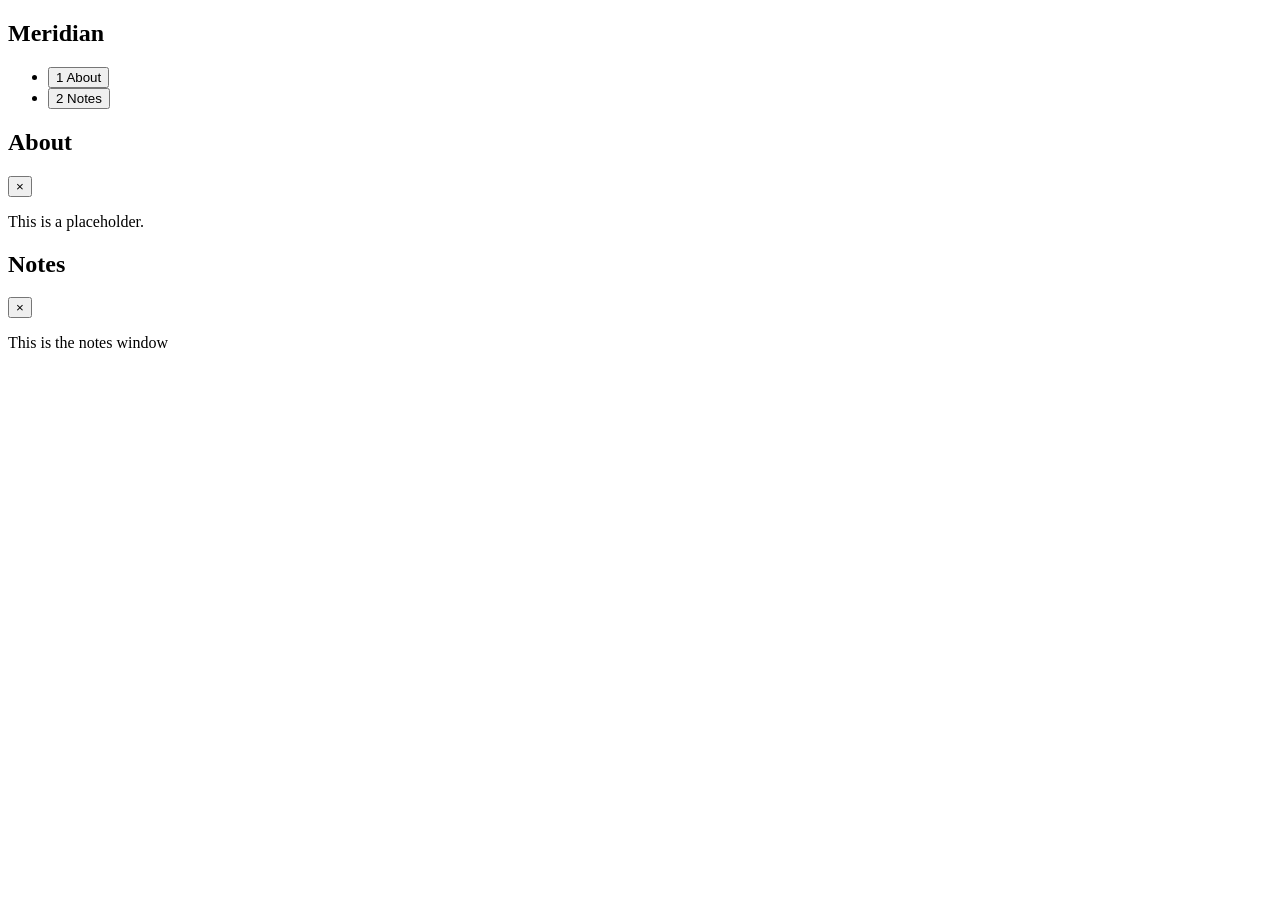
==== index.html @ 23db2221 "going to start again" ====
<!DOCTYPE html>
<html lang="en">
<head>
  <meta charset="UTF-8">
  <meta name="viewport" content="width=device-width, initial-scale=1.0">
  <title>Meridian</title>
  <link rel="stylesheet" href="style.css">
</head>

<body>
  <nav class="rail">
    <h1>Meridian</h1>
    <ul>
      <li>
        <button data-window="about">
          <span>1</span>
          About
        </button>
      </li>
      <li>
        <button data-window="notes">
          <span>2</span>
          Notes
        </button>
      </li>
    </ul>
    <ul id="open-list"></ul>
  </nav>

  <main class="desk">
    <section class="window" id="about">
      <header class="titlebar">
        <h2>About</h2>
        <button aria-label="Close">×</button>
      </header>
      <div class="window-body">
        <p>This is a placeholder.</p>
      </div>
    </section>
    <section class="window" id="notes">
      <header class="titlebar">
        <h2>Notes</h2>
        <button aria-label="Close">×</button>
      </header>
      <div class="window-body">
        <p>This is the notes window</p>
      </div>
    </section>
  </main>

</body>
</html>
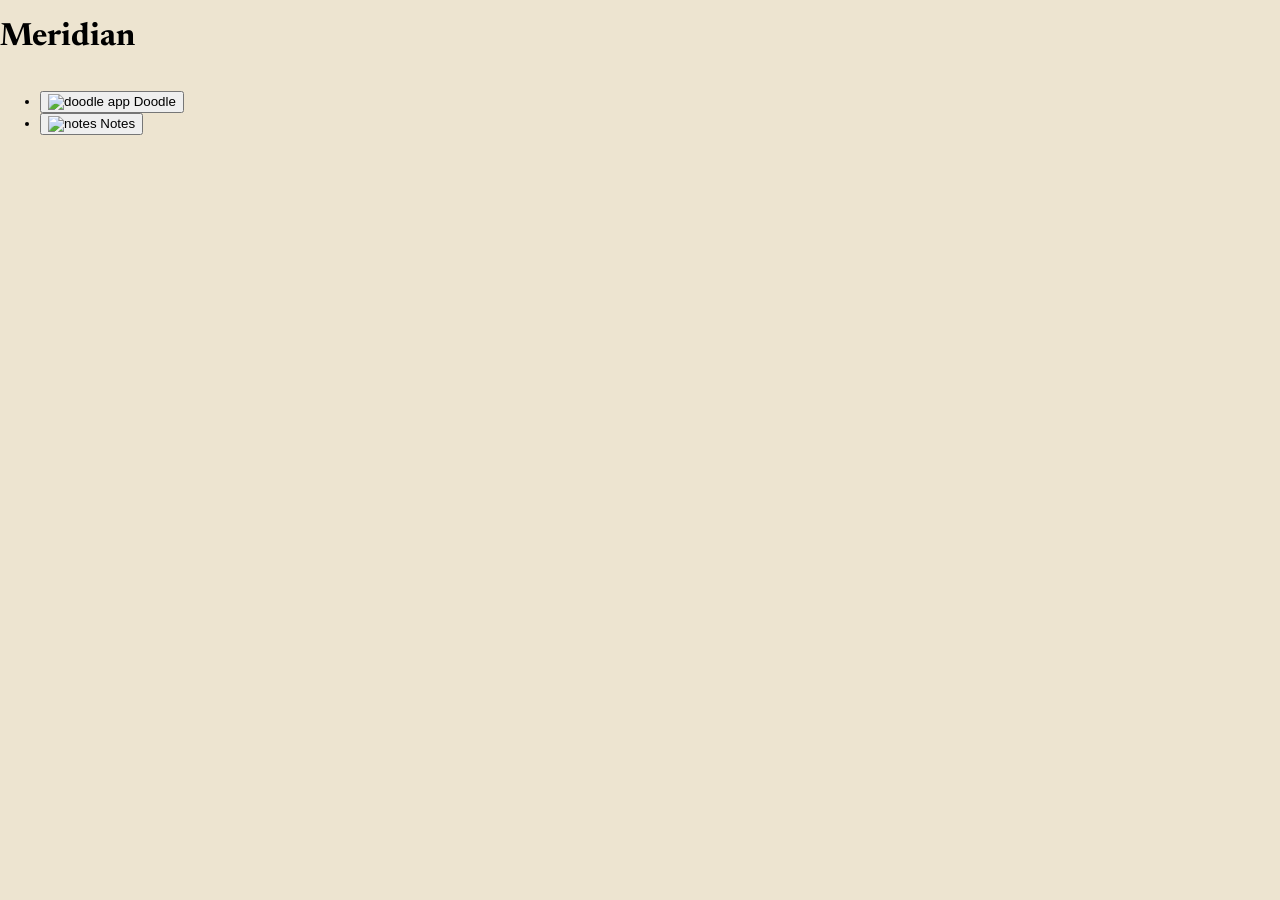
==== commit 581384bd: "redoing work my previous design was not going better so i am redoing it" ====
--- a/index.html
+++ b/index.html
@@ -4,49 +4,58 @@
   <meta charset="UTF-8">
   <meta name="viewport" content="width=device-width, initial-scale=1.0">
   <title>Meridian</title>
-  <link rel="stylesheet" href="style.css">
+  <link rel="preconnect" href="https://fonts.googleapis.com">
+  <link rel="preconnect" href="https://fonts.gstatic.com" crossorigin>
+  <link href="https://fonts.googleapis.com/css2?family=Caveat:wght@400..700&family=IBM+Plex+Mono:wght@400;500;700&family=Newsreader:ital,opsz,wght@0,6..72,200..800;1,6..72,200..800&display=swap" rel="stylesheet">
+  <link rel="stylesheet" href="style.css"> 
 </head>
 
 <body>
-  <nav class="rail">
+  <header class="topbar">
     <h1>Meridian</h1>
-    <ul>
-      <li>
-        <button data-window="about">
-          <span>1</span>
-          About
-        </button>
-      </li>
-      <li>
-        <button data-window="notes">
-          <span>2</span>
-          Notes
-        </button>
-      </li>
-    </ul>
-    <ul id="open-list"></ul>
-  </nav>
+    <!-- JavaScript will fill the clock later -->
+    <time class="clock"></time>
+  </header>
+  
+  <main class="desk">
 
-  <main class="desk">
-    <section class="window" id="about">
-      <header class="titlebar">
-        <h2>About</h2>
-        <button aria-label="Close">×</button>
-      </header>
-      <div class="window-body">
-        <p>This is a placeholder.</p>
-      </div>
-    </section>
-    <section class="window" id="notes">
-      <header class="titlebar">
-        <h2>Notes</h2>
-        <button aria-label="Close">×</button>
-      </header>
-      <div class="window-body">
-        <p>This is the notes window</p>
-      </div>
-    </section>
+      <ul class="icons">
+          <li>
+              <button data-window="doodle">
+                  <img src="assets/doodleicon.png" alt="doodle app" height="40">
+                  <span class="label">Doodle</span>
+              </button>
+          </li>
+          <li>
+              <button data-window="notes">
+                  <img src="assets/notes.png" alt="notes" height="40">
+                  <span class="label">Notes</span>
+              </button>
+          </li>
+      </ul>
+      <section class="window hidden" id="doodle">
+        <header class="titlebar">
+          <h2>Doodle</h2>
+          <button aria-label="Close">×</button>
+        </header>
+
+        <div class="window-body">
+          <canvas></canvas>
+          <p>Draw something that comes to mind.</p>
+          <button>Undo</button>
+          <button>Clear</button>
+        </div>
+      </section>
+
+      <section class="window hidden" id="notes">
+        <header class="titlebar">
+          <h2>Notes</h2>
+          <button aria-label="Close">×</button>
+        </header>
+        <div class="window-body">
+          <p>This is a placeholder.</p>
+        </div>
+      </section>
   </main>
-
 </body>
 </html>
--- a/style.css
+++ b/style.css
@@ -0,0 +1,19 @@
+:root{
+    --paper:#EDE4D0;
+    --ink:31E2A33;
+    --green:#5F8078;
+}
+*{box-sizing: border-box;}
+.hidden{display:none;}
+
+body{
+    margin:0;
+    background-color:var(--paper);
+    color:var(--ink);
+    font-family:'Newsreader',serif;
+    display:flex;
+    flex-direction:column;
+    min-height:100vh;
+}
+
+
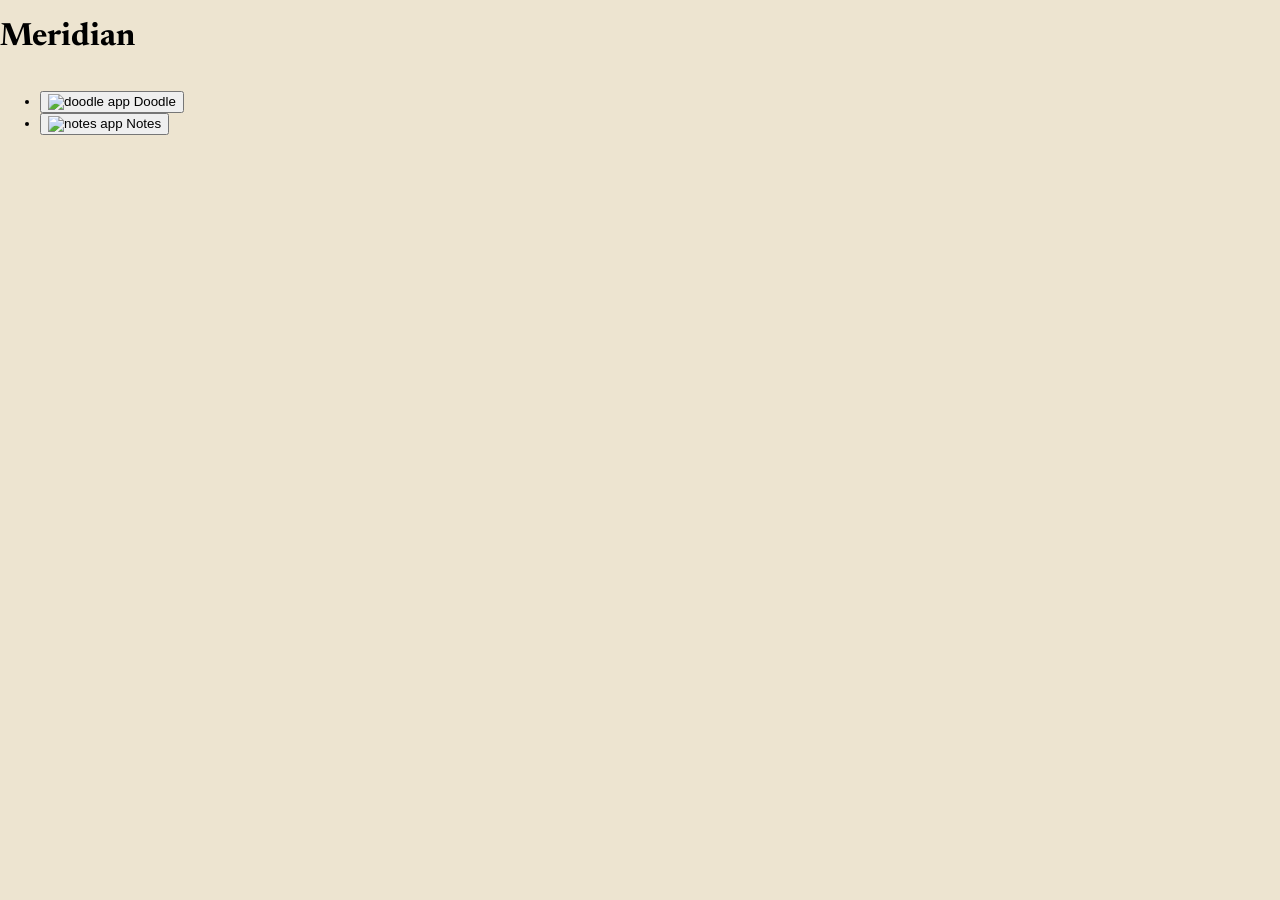
==== commit 86cf0e75: "placeholder apps" ====
--- a/index.html
+++ b/index.html
@@ -7,55 +7,35 @@
   <link rel="preconnect" href="https://fonts.googleapis.com">
   <link rel="preconnect" href="https://fonts.gstatic.com" crossorigin>
   <link href="https://fonts.googleapis.com/css2?family=Caveat:wght@400..700&family=IBM+Plex+Mono:wght@400;500;700&family=Newsreader:ital,opsz,wght@0,6..72,200..800;1,6..72,200..800&display=swap" rel="stylesheet">
-  <link rel="stylesheet" href="style.css"> 
+  <link rel="stylesheet" href="style.css">
 </head>
 
 <body>
   <header class="topbar">
     <h1>Meridian</h1>
-    <!-- JavaScript will fill the clock later -->
     <time class="clock"></time>
   </header>
-  
   <main class="desk">
+    <ul class="icons">
+      <li>
+        <button data-window="doodle">
+          <img src="assets/doodleicon.png" alt="doodle app">
+          <span class="label">Doodle</span>
+        </button>
+      </li>
+      <li>
+        <button data-window="notes">
+          <img src="assets/notes.png" alt="notes app">
+          <span class="label">Notes</span>
+        </button>
+      </li>
+    </ul>
 
-      <ul class="icons">
-          <li>
-              <button data-window="doodle">
-                  <img src="assets/doodleicon.png" alt="doodle app" height="40">
-                  <span class="label">Doodle</span>
-              </button>
-          </li>
-          <li>
-              <button data-window="notes">
-                  <img src="assets/notes.png" alt="notes" height="40">
-                  <span class="label">Notes</span>
-              </button>
-          </li>
-      </ul>
-      <section class="window hidden" id="doodle">
-        <header class="titlebar">
-          <h2>Doodle</h2>
-          <button aria-label="Close">×</button>
-        </header>
 
-        <div class="window-body">
-          <canvas></canvas>
-          <p>Draw something that comes to mind.</p>
-          <button>Undo</button>
-          <button>Clear</button>
-        </div>
-      </section>
 
-      <section class="window hidden" id="notes">
-        <header class="titlebar">
-          <h2>Notes</h2>
-          <button aria-label="Close">×</button>
-        </header>
-        <div class="window-body">
-          <p>This is a placeholder.</p>
-        </div>
-      </section>
+    
   </main>
 </body>
+
+
 </html>
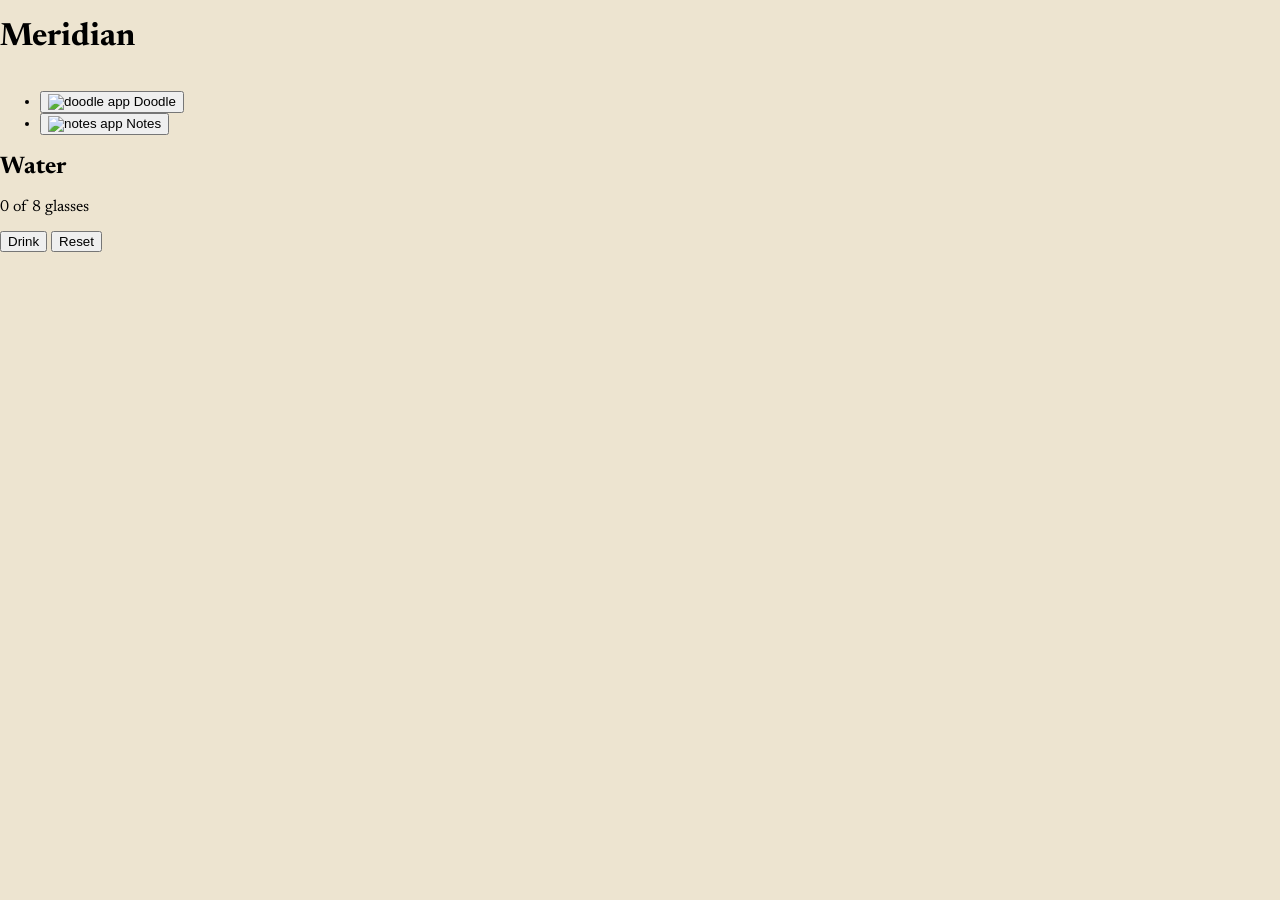
==== commit 9f362455: "completed the base html" ====
--- a/index.html
+++ b/index.html
@@ -31,11 +31,43 @@
       </li>
     </ul>
 
+    <section class="window hidden" id="doodle">
+      <header class="titlebar">
+        <h2>Doodle</h2>
+        <button aria-label="Close">×</button>
+      </header>
+      <div class="window-body">
+        <p>Draw something that comes to mind.</p>
+        <canvas width="338" height="240"></canvas>
+        <div class="tools">
+          <button id="undo">Undo</button>
+          <button id="clear">Clear</button>
+        </div>
+      </div>
+    </section>
 
+    <section class="window hidden" id="notes">
+      <header class="titlebar">
+        <h2>Notes</h2>
+        <button aria-label="Close">×</button>
+      </header>
+      <div class="window-body">
+        <p>Write something down.</p>
+        <textarea aria-label="Notes"></textarea>
+      </div>
+    </section>
 
-    
+    <aside class="widget">
+      <h2>Water</h2>
+      <p><span id="count">0</span> of 8 glasses</p>
+      <div class="bar">
+        <div class="fill"></div>
+      </div>
+      <button id="drink">Drink</button>
+      <button id="reset">Reset</button>
+    </aside>
   </main>
+
+  <script src="script.js"></script>
 </body>
-
-
 </html>
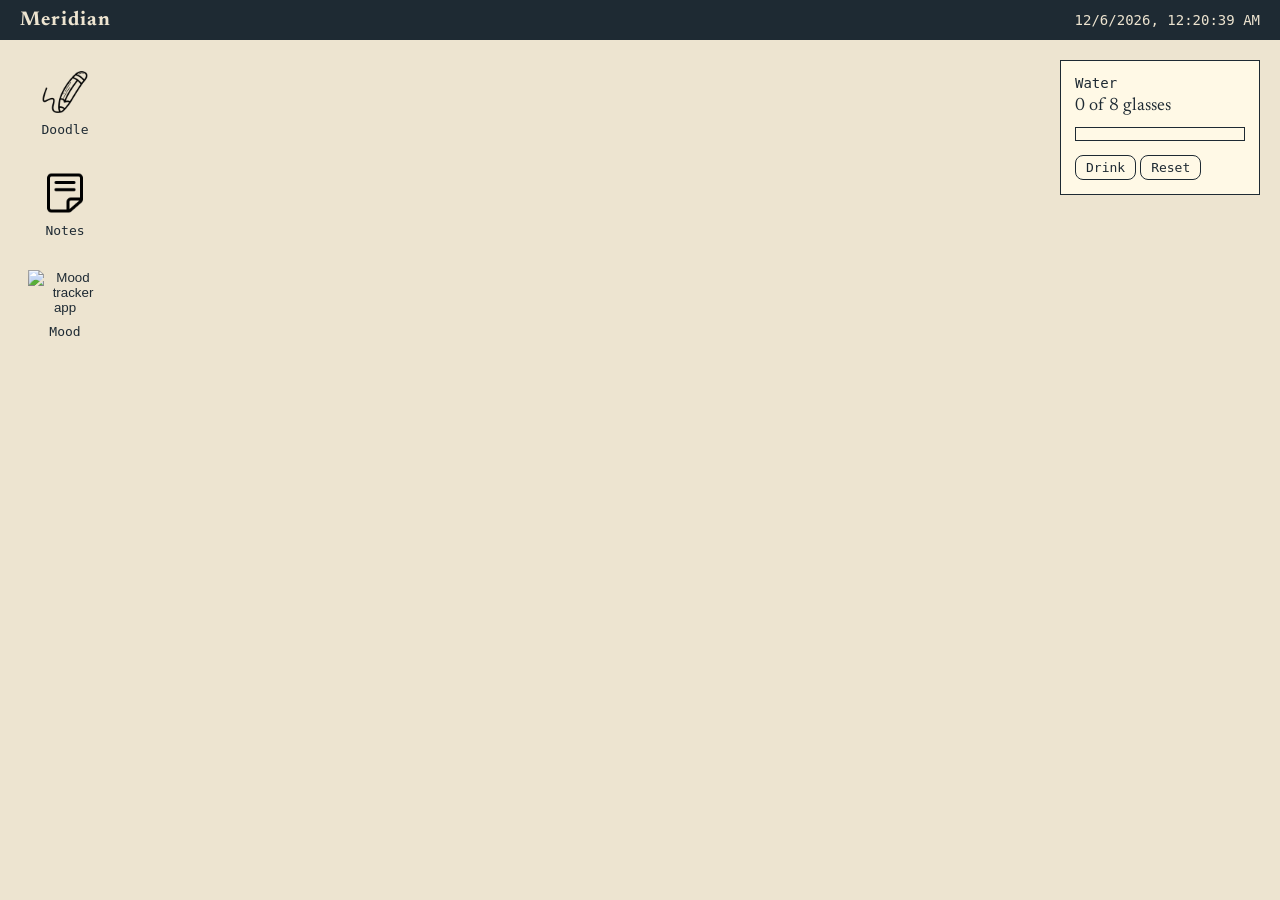
==== commit 4f543bab: "starting with the webos 2 adding new mood app making a mood app that ask users how was your mood tod" ====
--- a/index.html
+++ b/index.html
@@ -29,6 +29,12 @@
           <span class="label">Notes</span>
         </button>
       </li>
+      <li>
+        <button data-window="mood">
+          <img src="assets/smile.png" alt="Mood tracker app">
+          <span class="label">Mood</span>
+        </button>
+      </li>
     </ul>
 
     <section class="window hidden" id="doodle">
@@ -57,6 +63,35 @@
       </div>
     </section>
 
+    <section class="window hidden" id="mood">
+      <header class="titlebar">
+        <h2>Mood</h2>
+        <button aria-label="Close">×</button>
+      </header>
+      <div class="window-body">
+        <p>Check in with yourself.</p>
+        <h3 id="month-name"></h3>
+        <ul class="weekdays">
+          <li>Mon</li>
+          <li>Tue</li>
+          <li>Wed</li>
+          <li>Thu</li>
+          <li>Fri</li>
+          <li>Sat</li>
+          <li>Sun</li>
+        </ul>
+        <div id="days"></div>
+        <div class="tools">
+        <button data-mood="happy">happy</button>
+        <button data-mood="calm">calm</button>
+        <button data-mood="sad">sad</button>
+        <button data-mood="angry">angry</button>
+        <button data-mood="tired">tired</button>
+        <button data-mood="something">something feels missing</button>
+        </div>
+      </div>
+    </section>
+
     <aside class="widget">
       <h2>Water</h2>
       <p><span id="count">0</span> of 8 glasses</p>
@@ -68,6 +103,8 @@
     </aside>
   </main>
 
+  <!-- WEBOS2.0 STARTING FROM HERE -->
+
   <script src="script.js"></script>
 </body>
 </html>
--- a/style.css
+++ b/style.css
@@ -1,19 +1,210 @@
-:root{
-    --paper:#EDE4D0;
-    --ink:31E2A33;
-    --green:#5F8078;
+:root {
+    --paper: #EDE4D0;
+    --page: #FFF9E6;
+    --ink: #1E2A33;
+    --red: #9C2F22;
 }
 *{box-sizing: border-box;}
-.hidden{display:none;}
+.hidden{display: none;}
 
 body{
+    margin: 0;
+    background-color: var(--paper);
+    color: var(--ink);
+    font-family: 'Newsreader', serif;
+    display: flex;
+    flex-direction: column;
+    min-height: 100vh;
+}
+
+.topbar {
+    display: flex;
+    justify-content: space-between;
+    align-items: center;
+    padding: 10px 20px;
+    background-color: var(--ink);
+    color: var(--paper);
+}
+
+.topbar h1 {
+    margin: 0;
+    font-size: 20px;
+    letter-spacing: 0.05em;
+}
+
+.clock{
+    font-family: 'IBM Plex Mono', monospace;
+    font-size:14px;
+}
+
+.desk {
+    flex: 1;
+    position: relative;
+}
+
+.icons {
+    list-style: none;
+    margin: 0;
+    padding: 20px;
+    display: flex;
+    flex-direction: column;
+    gap: 16px;
+}
+
+.icons button {
+    background: none;
+    border: none;
+    padding: 8px;
+    width: 90px;
+    display: flex;
+    flex-direction: column;
+    align-items: center;
+    gap: 6px;
+    cursor: pointer;
+    color: var(--ink);
+}
+
+.icons img {
+    height: 48px;
+}
+
+.icons .label {
+    font-family: 'IBM Plex Mono', monospace;
+    font-size: 13px;
+}
+
+.icons button:hover .label {
+    text-decoration: underline;
+}
+
+.window{
+    position:absolute;
+    width:320px;
+    background-color:var(--page);
+    border:1px solid var(--ink);
+    box-shadow:4px 4px 0 var(--ink);
+}
+
+#doodle{
+    top:40px;
+    left:200px;
+    width:340px;
+}
+
+#notes{
+    top:100px;
+    left:300px;
+}
+
+.titlebar{
+    display:flex;
+    justify-content:space-between;
+    align-items:center;
+    padding:6px 10px;
+    background-color:var(--ink);
+    color:var(--paper);
+    cursor:move;
+    user-select:none;
+}
+
+.titlebar h2{
     margin:0;
-    background-color:var(--paper);
+    font-family:'IBM Plex Mono', monospace;
+    font-size:14px;
+    font-weight:500;
+}
+
+.titlebar button{
+    width:22px;
+    height:22px;
+    background:none;
+    border:1px solid var(--paper);
+    color:var(--paper);
+    line-height:1;
+    cursor:pointer;
+}
+.titlebar button:hover{background-color: var(--red);}
+
+.window-body p{
+    margin:0;
+    padding:10px 12px;
+    border-bottom:1px solid var(--ink);
+    font-family:'Caveat',cursive;
+    font-size:20px;
+}
+
+.window-body button, .widget button{
+    font-family:'IBM Plex Mono', monospace;
+    font-size:13px;
+    background:none;
+    border:1px solid var(--ink);
     color:var(--ink);
-    font-family:'Newsreader',serif;
-    display:flex;
-    flex-direction:column;
-    min-height:100vh;
-}
-
-
+    padding:4px 10px;
+    cursor:pointer;
+    border-radius:8px;
+}
+
+.tools{
+    padding:10px 20px;
+    border-top:1px solid var(--ink);
+}
+
+.window-body canvas {
+    display: block;
+    background-image: url("assets/paper-texture.jpg");
+    cursor: url("assets/pencil.png") 3 19, crosshair;
+    background-position: center;
+    background-size:150%; 
+    background-repeat: no-repeat;
+}
+
+.window-body textarea{
+    display:block;
+    width:100%;
+    height:260px;
+    padding:12px;
+    border:none;
+    outline:none;
+    resize:none;
+    background:none;
+    color:var(--ink);
+    font-family: 'Newsreader',serif;
+    font-size:16px;
+}
+
+.widget{
+    position:absolute;
+    top:20px;
+    right:20px;
+    width:200px;
+    padding:14px;
+    background-color:var(--page);
+    border:1px solid var(--ink);
+}
+
+.widget h2{
+    margin: 0 0 6px;
+    font-family:'IBM Plex Mono',monospace;
+    font-size:14px;
+    font-weight:500;
+}
+
+.widget p {
+    margin:0 0 12px;
+    font-size:18px;
+}
+
+.bar{
+    height:14px;
+    border:1px solid var(--ink);
+    margin:0 0 14px;
+}
+
+.fill{
+    height:100%;
+    background-color:#7990cf;
+    width:0;
+}
+
+
+
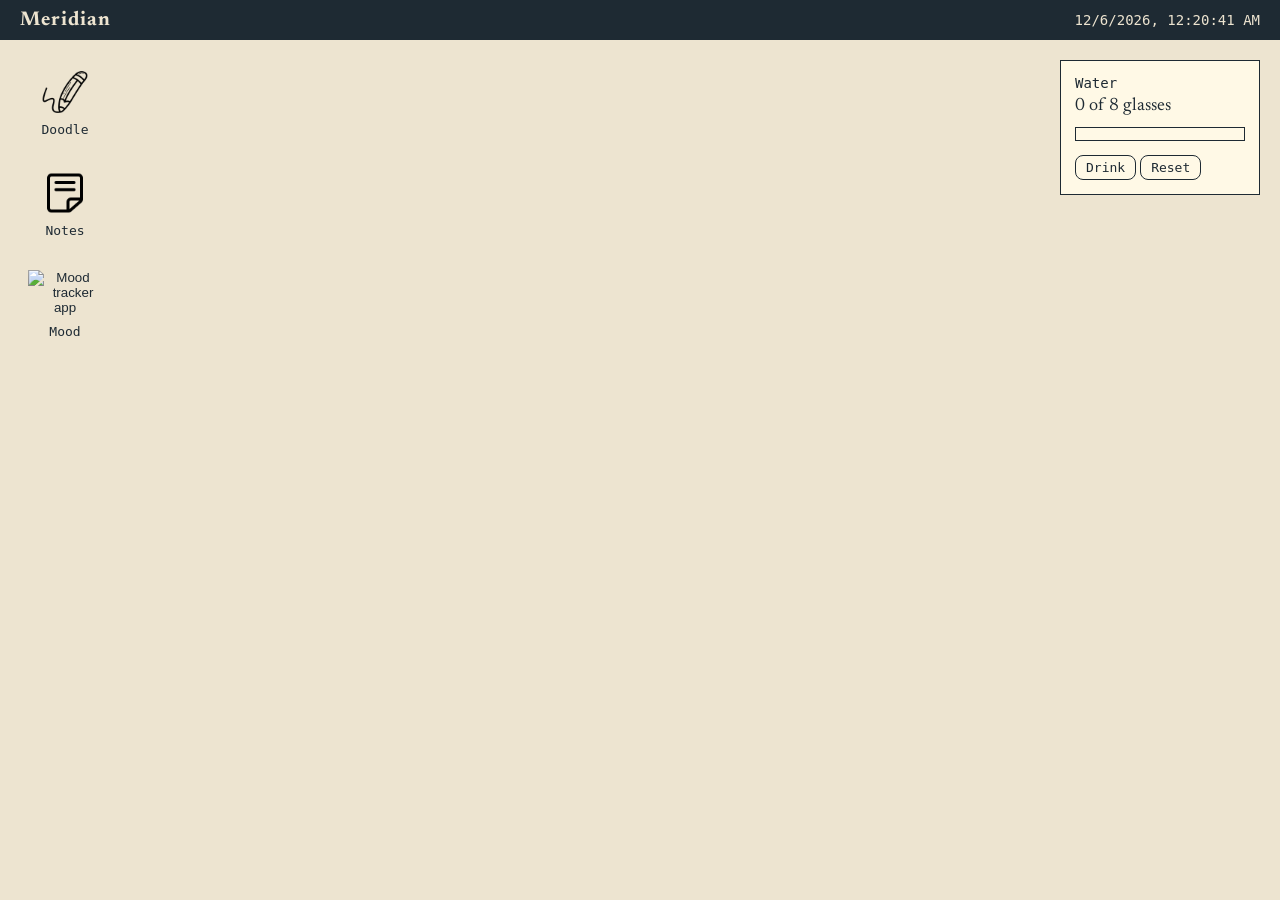
==== commit b7f306b5: "changed the design of mood app" ====
--- a/index.html
+++ b/index.html
@@ -69,26 +69,14 @@
         <button aria-label="Close">×</button>
       </header>
       <div class="window-body">
-        <p>Check in with yourself.</p>
-        <h3 id="month-name"></h3>
-        <ul class="weekdays">
-          <li>Mon</li>
-          <li>Tue</li>
-          <li>Wed</li>
-          <li>Thu</li>
-          <li>Fri</li>
-          <li>Sat</li>
-          <li>Sun</li>
-        </ul>
+        <p>How's your mood today?</p>
+
         <div id="days"></div>
-        <div class="tools">
-        <button data-mood="happy">happy</button>
-        <button data-mood="calm">calm</button>
-        <button data-mood="sad">sad</button>
-        <button data-mood="angry">angry</button>
-        <button data-mood="tired">tired</button>
-        <button data-mood="something">something feels missing</button>
-        </div>
+        <div class="tools hidden" id="moods"></div>
+      </div>
+      <div class="note window-body hidden">
+        <p id="note-title"></p>
+        <textarea id="note-text" placeholder="How did your day go?" aria-label="Day note"></textarea>
       </div>
     </section>
 
--- a/style.css
+++ b/style.css
@@ -77,12 +77,18 @@
     text-decoration: underline;
 }
 
-.window{
+.window, .note {
     position:absolute;
     width:320px;
     background-color:var(--page);
     border:1px solid var(--ink);
     box-shadow:4px 4px 0 var(--ink);
+}
+
+.note{
+    left:100%;
+    top:0;
+    width:240px;
 }
 
 #doodle{
@@ -96,6 +102,18 @@
     left:300px;
 }
 
+#mood{
+    top:80px;
+    left:500px;
+}
+
+#days{
+    display:flex;
+    flex-wrap:wrap;
+    justify-content:center;
+    gap:10px;
+    padding:16px 12px;
+}
 .titlebar{
     display:flex;
     justify-content:space-between;
@@ -206,5 +224,5 @@
     width:0;
 }
 
-
-
+/* WEBOS 2.0  STARTING FROM HERE  */
+
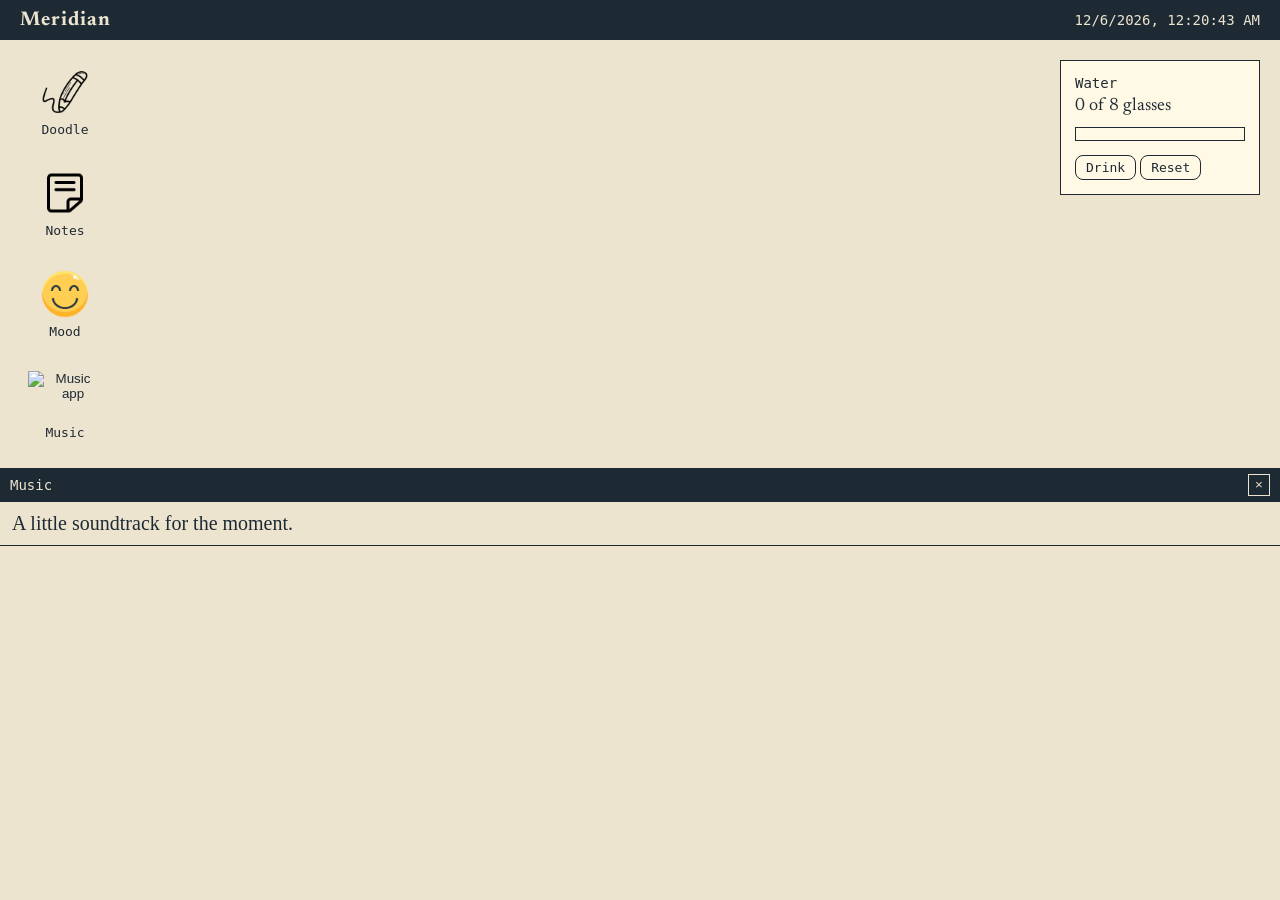
==== commit 0d847355: "making music app" ====
--- a/index.html
+++ b/index.html
@@ -33,6 +33,12 @@
         <button data-window="mood">
           <img src="assets/smile.png" alt="Mood tracker app">
           <span class="label">Mood</span>
+        </button>
+      </li>
+      <li>
+        <button data-window="music">
+          <img src="assets/music.png" alt="Music app">
+          <span class="label">Music</span>
         </button>
       </li>
     </ul>
@@ -80,6 +86,16 @@
       </div>
     </section>
 
+    <section class="window-hidden" id="music">
+      <header class="titlebar">
+        <h2>Music</h2>
+        <button aria-label="Close">×</button>
+      </header>
+      <div class="window-body">
+        <p>A little soundtrack for the moment.</p>
+      </div>
+    </section>
+
     <aside class="widget">
       <h2>Water</h2>
       <p><span id="count">0</span> of 8 glasses</p>
--- a/style.css
+++ b/style.css
@@ -5,7 +5,7 @@
     --red: #9C2F22;
 }
 *{box-sizing: border-box;}
-.hidden{display: none;}
+.hidden{display: none !important;}
 
 body{
     margin: 0;
@@ -102,18 +102,6 @@
     left:300px;
 }
 
-#mood{
-    top:80px;
-    left:500px;
-}
-
-#days{
-    display:flex;
-    flex-wrap:wrap;
-    justify-content:center;
-    gap:10px;
-    padding:16px 12px;
-}
 .titlebar{
     display:flex;
     justify-content:space-between;
@@ -179,7 +167,7 @@
 .window-body textarea{
     display:block;
     width:100%;
-    height:260px;
+    height:230px;
     padding:12px;
     border:none;
     outline:none;
@@ -226,3 +214,48 @@
 
 /* WEBOS 2.0  STARTING FROM HERE  */
 
+#mood{
+    top:80px;
+    left:500px;
+    width: 340px;
+}
+
+#days,
+#moods {
+    display:flex;
+    flex-wrap:wrap;
+    justify-content:center;
+    gap:10px;
+    padding:16px 12px;
+}
+
+.window-body .tile {
+    width:64px;
+    height:64px;
+    padding:0;
+    display:flex;
+    flex-direction:column;
+    align-items:center;
+    justify-content:center;
+    font-size:26px;
+    gap:2px;
+}
+
+.window-body .tile:disabled {
+    opacity:0.45;
+    cursor:default;
+}
+
+.window-body .tile::before {
+    content:attr(data-name);
+    font-size:11px;
+}
+
+.window-body .today {
+    outline:2px solid var(--red);
+    outline-offset:2px;
+}
+
+.window-body .selected {
+    box-shadow:3px 3px 0 var(--ink);
+}
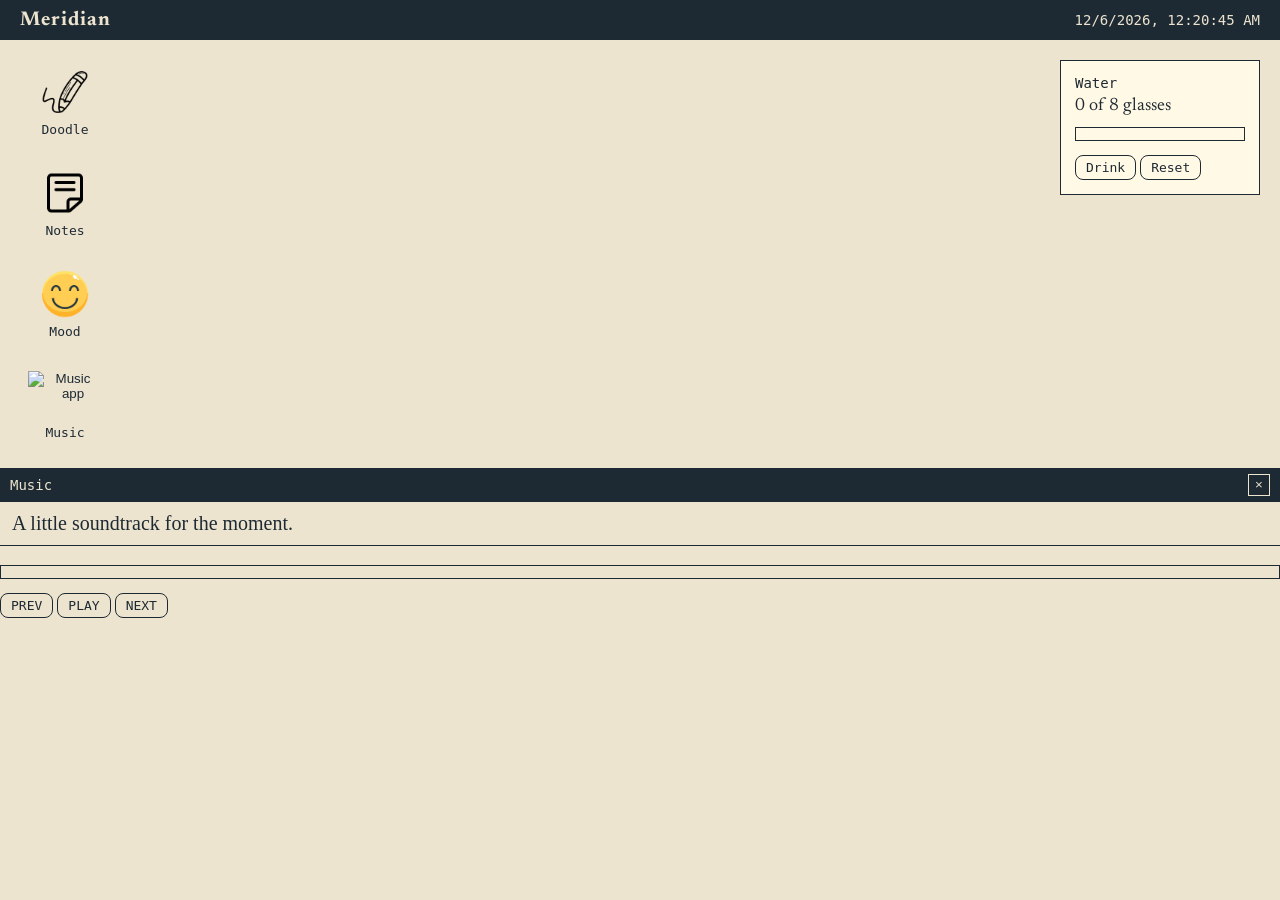
==== commit 4486aad6: "base music app but few issues" ====
--- a/index.html
+++ b/index.html
@@ -93,6 +93,23 @@
       </header>
       <div class="window-body">
         <p>A little soundtrack for the moment.</p>
+        <div class="player">
+          <ul id="tracks"></ul>
+          <div class="deck">
+            <div class="disc"></div>
+            <h3 id="track-title"></h3>
+            <span id="track-artist"></span>
+            <div class="bar">
+              <div class="fill"></div>
+            </div>
+            <span id="time"></span>
+            <div class="controls">
+              <button id="prev">PREV</button>
+              <button id="play">PLAY</button>
+              <button id="next">NEXT</button>
+            </div>
+          </div>
+        </div>
       </div>
     </section>
 
